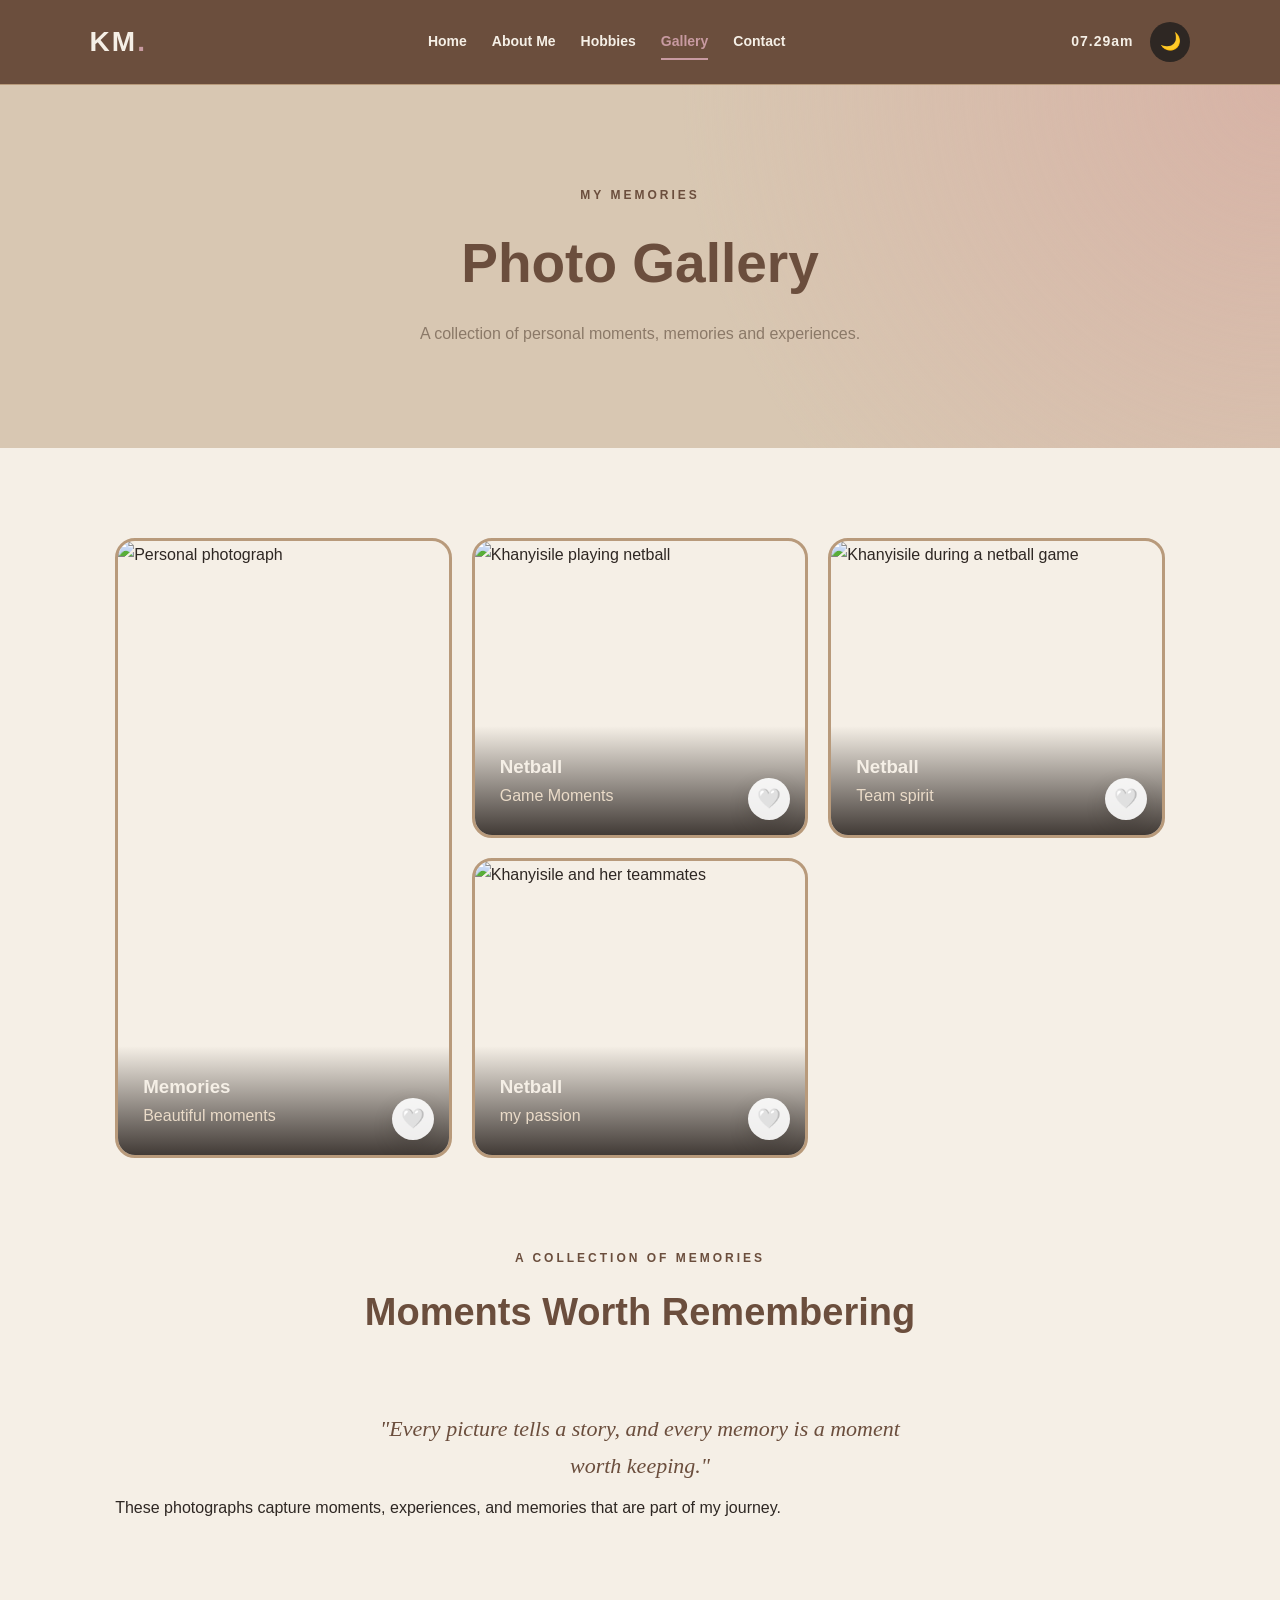
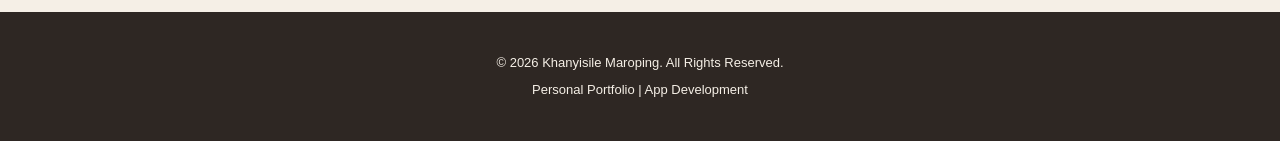
==== gallery.html @ 481febec "Add files via upload" ====
<!DOCTYPE html>
<html lang="en">

<head>

    <meta charset="UTF-8">

    <meta name="viewport"
          content="width=device-width, initial-scale=1.0">

    <title>Khanyisile Maroping | Gallery</title>

    <link rel="stylesheet" href="style.css">

</head>


<body>


<header class="navbar">

    <div class="logo">KM<span>.</span></div>

    <nav>

        <a href="index.html">Home</a>

        <a href="about.html">About Me</a>

        <a href="hobbies.html">Hobbies</a>

        <a href="gallery.html" class="active">Gallery</a>

        <a href="contact.html">Contact</a>

    </nav>

    <div class="nav-tools">
        <div class="nav-clock" aria-label="Current time">
            <span id="clock">00.00pm</span>
        </div>
        <button id="darkModeBtn" class="dark-btn" type="button">🌙</button>
    </div>

</header>


<main>


    <section class="page-header">

        <p class="small-title">MY MEMORIES</p>

        <h1>Photo Gallery</h1>

        <p>
            A collection of personal moments, memories and
            experiences.
        </p>

    </section>


    <section class="gallery">

        <div class="gallery-item">

            <button class="gallery-like" type="button" aria-label="Like photo">
                <span class="heart">🤍</span>
            </button>

            <img src="images/photo1.jpg"
                 alt="Personal photograph">

            <div class="gallery-overlay">
                <h3>Memories</h3>
                <p>Beautiful moments</p>
            </div>

        </div>


        <div class="gallery-item">

            <button class="gallery-like" type="button" aria-label="Like photo">
                <span class="heart">🤍</span>
            </button>

            <img src="images/netball1.jpg"
                 alt="Khanyisile playing netball">

            <div class="gallery-overlay">
                <h3>Netball</h3>
                <p>Game Moments </p>
            </div>

        </div>


        <div class="gallery-item">

            <button class="gallery-like" type="button" aria-label="Like photo">
                <span class="heart">🤍</span>
            </button>

            <img src="images/netball2.jpg"
                 alt="Khanyisile during a netball game">

            <div class="gallery-overlay">
                <h3>Netball</h3>
                <p>Team spirit</p>
            </div>

        </div>


        <div class="gallery-item">

            <button class="gallery-like" type="button" aria-label="Like photo">
                <span class="heart">🤍</span>
            </button>

            <img src="images/netball3.jpg"
                 alt="Khanyisile and her teammates">

            <div class="gallery-overlay">
                <h3>Netball</h3>
                <p>my passion</p>
            </div>

        </div>


    </section>


    <section class="slideshow-section">

        <div class="section-heading">

            <p class="small-title">A COLLECTION OF MEMORIES</p>

            <h2>Moments Worth Remembering</h2>

        </div>

        <div class="gallery-quote">

            <p class="quote">
                "Every picture tells a story, and every memory
                is a moment worth keeping."
            </p>

            <p class="quote-text">
                These photographs capture moments, experiences,
                and memories that are part of my journey.
            </p>

        </div>

    </section>


</main>


<footer>

    <p>© 2026 Khanyisile Maroping. All Rights Reserved.</p>

    <p>Personal Portfolio | App Development</p>

</footer>


<script src="scripts.js"></script>
</body>
</html>
---- style.css ----
/* =========================================
   KHANYISILE MAROPING PORTFOLIO
   MAIN CSS FILE
   VELVET BEIGE + DUSTY ROSE THEME
========================================= */

/* ---------- COLOUR PALETTE ---------- */

:root {

    --velvet-beige: #D8C7B2;

    --dusty-rose: #C89AA1;

    --mocha-brown: #6B4E3D;

    --cream-latte: #EADBC8;

    --soft-olive: #7A8466;

    --cocoa-sand: #B89A7B;

    --warm-taupe: #8B7968;

    --midnight-espresso: #2E2723;

    --blush-nude: #D7B3A6;

    --ivory-glow: #F5EFE6;
}


/* ---------- GENERAL ---------- */

* {
    margin: 0;
    padding: 0;
    box-sizing: border-box;
}

html {
    scroll-behavior: smooth;
}

body {
    font-family: "Segoe UI", Arial, sans-serif;
    background: var(--velvet-beige);
    color: var(--midnight-espresso);
    line-height: 1.7;
    transition: background 0.3s ease, color 0.3s ease;
}

a {
    text-decoration: none;
    color: inherit;
}

img {
    max-width: 100%;
    display: block;
}

button {
    font-family: inherit;
    cursor: pointer;
}


/* ---------- NAVIGATION ---------- */

.navbar {
    width: 100%;
    padding: 18px 7%;
    display: flex;
    align-items: center;
    justify-content: space-between;
    background: var(--mocha-brown);
    border-bottom: 1px solid var(--cocoa-sand);
    position: sticky;
    top: 0;
    z-index: 1000;
}

.logo {
    font-size: 28px;
    font-weight: 800;
    letter-spacing: 2px;
    color: var(--ivory-glow);
}

.logo span {
    color: var(--dusty-rose);
}

nav {
    display: flex;
    gap: 25px;
}

nav a {
    font-size: 14px;
    font-weight: 600;
    color: var(--ivory-glow);
    position: relative;
    transition: 0.3s;
}

nav a:hover,
nav a.active {
    color: var(--dusty-rose);
}

nav a::after {
    content: "";
    position: absolute;
    width: 0;
    height: 2px;
    background: var(--dusty-rose);
    bottom: -6px;
    left: 0;
    transition: 0.3s;
}

nav a:hover::after,
nav a.active::after {
    width: 100%;
}


/* ---------- NAVIGATION TOOLS ---------- */

.nav-tools {
    display: flex;
    align-items: center;
    gap: 12px;
}

.nav-clock {
    min-width: 72px;
    color: var(--ivory-glow);
    font-size: 14px;
    font-weight: 700;
    letter-spacing: 1px;
    text-align: center;
}


/* ---------- DARK MODE BUTTON ---------- */

.dark-btn {
    border: none;
    background: var(--midnight-espresso);
    color: var(--ivory-glow);
    width: 40px;
    height: 40px;
    border-radius: 50%;
    font-size: 17px;
    transition: 0.3s;
}

.dark-btn:hover {
    background: var(--dusty-rose);
    color: var(--midnight-espresso);
}


/* ---------- HERO ---------- */

.hero {
    min-height: 680px;
    padding: 80px 9%;
    display: grid;
    grid-template-columns: 1.1fr 0.9fr;
    align-items: center;
    gap: 60px;
    background:
        radial-gradient(
            circle at top right,
            var(--blush-nude),
            transparent 40%
        ),
        var(--velvet-beige);
}

.small-title {
    color: var(--mocha-brown);
    font-size: 12px;
    font-weight: 800;
    letter-spacing: 3px;
    margin-bottom: 12px;
}

.hero h1 {
    font-size: clamp(42px, 6vw, 76px);
    line-height: 1.1;
    margin-bottom: 25px;
    color: var(--mocha-brown);
}

.hero h1 span {
    color: var(--dusty-rose);
}

.intro {
    max-width: 620px;
    color: var(--warm-taupe);
    font-size: 17px;
    margin-bottom: 30px;
}

.buttons {
    display: flex;
    align-items: center;
    gap: 15px;
    flex-wrap: wrap;
}


/* ---------- BUTTONS ---------- */

.primary-btn,
.secondary-btn {
    display: inline-block;
    padding: 13px 24px;
    border-radius: 30px;
    font-weight: 700;
    transition: 0.3s;
}

.primary-btn {
    background: var(--dusty-rose);
    color: var(--midnight-espresso);
    border: none;
}

.primary-btn:hover {
    background: var(--blush-nude);
    transform: translateY(-3px);
}

.secondary-btn {
    border: 1px solid var(--soft-olive);
    color: var(--soft-olive);
    background: transparent;
}

.secondary-btn:hover {
    background: var(--soft-olive);
    color: var(--ivory-glow);
}


/* ---------- CLOCK ---------- */

.clock-box {
    margin-top: 35px;
    padding: 15px 20px;
    width: 180px;
    background: var(--cream-latte);
    border-radius: 15px;
    box-shadow: 0 10px 30px rgba(46, 39, 35, 0.12);
    border: 1px solid var(--cocoa-sand);
}

.clock-box p {
    font-size: 12px;
    color: var(--warm-taupe);
}

.clock-box h3 {
    color: var(--mocha-brown);
    letter-spacing: 2px;
}


/* ---------- PROFILE IMAGE ---------- */

.profile-container {
    display: flex;
    align-items: center;
    justify-content: center;
    flex-direction: column;
}

.profile-ring {
    width: 330px;
    height: 330px;
    padding: 10px;
    border: 3px solid var(--dusty-rose);
    border-radius: 50%;
    animation: floatImage 4s ease-in-out infinite;
}

.profile-image {
    width: 100%;
    height: 100%;
    object-fit: cover;
    border-radius: 50%;
    border: 8px solid var(--ivory-glow);
}

.profile-badge {
    margin-top: -25px;
    background: var(--cream-latte);
    padding: 12px 22px;
    border-radius: 30px;
    box-shadow: 0 10px 30px rgba(46, 39, 35, 0.15);
    font-size: 13px;
    font-weight: 700;
}

.profile-badge span {
    color: var(--soft-olive);
}


/* ---------- SECTIONS ---------- */

.section {
    padding: 90px 9%;
    background: var(--ivory-glow);
}

.section-heading {
    text-align: center;
    margin-bottom: 45px;
}

.section-heading h2 {
    font-size: 38px;
    color: var(--mocha-brown);
}


/* ---------- CARDS ---------- */

.cards {
    display: grid;
    grid-template-columns: repeat(3, 1fr);
    gap: 25px;
}

.info-card {
    padding: 35px;
    background: var(--cream-latte);
    border: 1px solid var(--cocoa-sand);
    border-radius: 20px;
    transition: 0.3s;
}

.info-card:hover {
    transform: translateY(-8px);
    box-shadow: 0 15px 35px rgba(46, 39, 35, 0.15);
}

.card-icon {
    width: 55px;
    height: 55px;
    border-radius: 15px;
    display: flex;
    align-items: center;
    justify-content: center;
    background: var(--blush-nude);
    font-size: 25px;
    margin-bottom: 20px;
}

.info-card h3 {
    margin-bottom: 8px;
    color: var(--mocha-brown);
}

.info-card p {
    color: var(--warm-taupe);
}


/* ---------- PROFILE SECTION ---------- */

.profile-section {
    padding: 90px 9%;
    display: grid;
    grid-template-columns: 1fr 1fr;
    gap: 50px;
    background: var(--velvet-beige);
}

.profile-section h2 {
    font-size: 40px;
    margin-bottom: 20px;
    color: var(--mocha-brown);
}

.profile-section p {
    color: var(--warm-taupe);
    margin-bottom: 18px;
}

.quote {
    max-width: 650px;
    margin: 60px auto;
    text-align: center;
    position: relative;
    padding: 20px 70px 10px;
}

.quote p:first-of-type {
    font-size: 20px;
    font-style: italic;
    line-height: 1.6;
    margin: 0;
    color: var(--midnight-espresso);
}

.quote-mark {
    position: absolute;
    font-size: 65px;
    font-family: Georgia, serif;
    line-height: 1;
    color: var(--dusty-rose);
}

.quote-mark.opening {
    top: 0;
    left: 45px;
}

.quote-mark.closing {
    bottom: 30px;
    right: 45px;
}

.quote-author {
    font-size: 15px;
    font-style: normal;
    margin-top: 18px !important;
    color: var(--warm-taupe);
}


/* ---------- PAGE HEADER ---------- */

.page-header {
    padding: 100px 9%;
    text-align: center;
    background:
        radial-gradient(
            circle at top right,
            var(--blush-nude),
            transparent 45%
        ),
        var(--velvet-beige);
}

.page-header h1 {
    font-size: 55px;
    margin-bottom: 10px;
    color: var(--mocha-brown);
}

.page-header > p:last-child {
    color: var(--warm-taupe);
    max-width: 650px;
    margin: auto;
}


/* ---------- ABOUT ---------- */

.about-grid {
    padding: 90px 9%;
    display: grid;
    grid-template-columns: 0.8fr 1.2fr;
    gap: 70px;
    align-items: center;
    background: var(--ivory-glow);
}

.about-image img {
    width: 100%;
    height: 480px;
    object-fit: cover;
    border-radius: 25px;
    box-shadow: 20px 20px 0 var(--cocoa-sand);
}

.about-content h2 {
    font-size: 45px;
    margin-bottom: 20px;
    color: var(--mocha-brown);
}

.about-content p {
    color: var(--warm-taupe);
    margin-bottom: 20px;
}


/* SHOW MORE */

.hidden-info {
    display: none;
    margin-top: 20px;
    padding: 20px;
    background: var(--cream-latte);
    border-radius: 15px;
    border: 1px solid var(--cocoa-sand);
}

.hidden-info.show {
    display: block;
}


/* ---------- TABLE ---------- */

.table-container {
    max-width: 850px;
    margin: auto;
    overflow-x: auto;
}

table {
    width: 100%;
    border-collapse: collapse;
    background: var(--cream-latte);
    border-radius: 15px;
    overflow: hidden;
}

th,
td {
    padding: 18px;
    text-align: left;
    border-bottom: 1px solid var(--cocoa-sand);
}

th {
    background: var(--mocha-brown);
    color: var(--ivory-glow);
}

td:first-child {
    font-weight: 700;
    color: var(--soft-olive);
}


/* ---------- GOALS ---------- */

.goal-list {
    max-width: 850px;
    margin: auto;
}

.goal-item {
    display: flex;
    gap: 25px;
    align-items: center;
    background: var(--cream-latte);
    padding: 25px;
    border-radius: 15px;
    margin-bottom: 15px;
    border: 1px solid var(--cocoa-sand);
}

.goal-item span {
    font-size: 25px;
    font-weight: 800;
    color: var(--dusty-rose);
}

.goal-item h3 {
    margin-bottom: 5px;
    color: var(--mocha-brown);
}

.goal-item p {
    color: var(--warm-taupe);
}


/* =========================================
   HOBBIES PAGE
   ========================================= */


/* ---------- MAIN PASSION SECTION ---------- */

.passion-section {
    max-width: 1100px;
    margin: 70px auto;
    padding: 60px;
    display: grid;
    grid-template-columns: 1fr 1fr;
    gap: 70px;
    align-items: center;
}


/* ---------- PASSION TEXT ---------- */

.passion-content {
    max-width: 520px;
}

.passion-content h2 {
    font-size: 4rem;
    margin: 10px 0;
}

.passion-content h3 {
    font-size: 1.2rem;
    font-weight: normal;
    margin-bottom: 25px;
}

.passion-content p {
    line-height: 1.8;
    margin-bottom: 20px;
}


/* ---------- PHOTO AREA ---------- */

.passion-gallery {
    position: relative;
    min-height: 560px;
}


/* ---------- PHOTO BOX ---------- */

.passion-photo {
    overflow: hidden;
    border-radius: 4px;
    box-shadow: 0 15px 35px rgba(0, 0, 0, 0.18);
}

.passion-photo img {
    width: 100%;
    height: 100%;
    object-fit: cover;
    display: block;
    transition: transform 0.5s ease;
}

.passion-photo:hover img {
    transform: scale(1.05);
}


/* ---------- LARGE PHOTO ---------- */

.photo-large {
    position: absolute;
    top: 0;
    right: 0;
    width: 75%;
    height: 390px;
}


/* ---------- SMALL PHOTOS ---------- */

.photo-small {
    position: absolute;
    width: 42%;
    height: 220px;
    bottom: 0;
}

.photo-two {
    left: 0;
}

.photo-three {
    right: 0;
}


/* ---------- DIVIDER ---------- */

.hobby-divider {
    width: 100%;
    padding: 18px 0;
    margin: 30px 0 70px;
    text-align: center;
    letter-spacing: 5px;
    font-size: 0.75rem;
    font-weight: bold;
    border-top: 1px solid currentColor;
    border-bottom: 1px solid currentColor;
}


/* ---------- OTHER HOBBIES ---------- */

.other-hobbies {
    max-width: 1100px;
    margin: 0 auto;
    padding: 40px 30px 80px;
}

.other-hobbies .section-heading {
    text-align: center;
    margin-bottom: 50px;
}


/* ---------- HOBBY LIST ---------- */

.simple-hobbies {
    display: grid;
    grid-template-columns: repeat(3, 1fr);
    gap: 25px;
}


.simple-hobby {
    padding: 30px;
    border: 1px solid rgba(0, 0, 0, 0.15);
    border-radius: 12px;
    transition: transform 0.3s ease,
                box-shadow 0.3s ease;
}


.simple-hobby:hover {
    transform: translateY(-8px);
    box-shadow: 0 15px 30px rgba(0, 0, 0, 0.12);
}


.simple-hobby .hobby-icon {
    font-size: 2.2rem;
    margin-bottom: 15px;
}


.simple-hobby h3 {
    margin-bottom: 10px;
}


.simple-hobby p {
    line-height: 1.7;
}


/* ---------- HOBBY VALUES ---------- */

.hobby-values {
    padding: 90px 30px;
    text-align: center;
}


.hobby-values h2 {
    margin-bottom: 50px;
}


.values-list {
    max-width: 1100px;
    margin: auto;
    display: grid;
    grid-template-columns: repeat(3, 1fr);
    gap: 50px;
    text-align: left;
}


.values-list span {
    font-size: 0.8rem;
    letter-spacing: 3px;
    opacity: 0.7;
}


.values-list h3 {
    font-size: 1.5rem;
    margin: 10px 0;
}


.values-list p {
    line-height: 1.7;
}


/* =========================================
   MOBILE RESPONSIVE DESIGN
   ========================================= */

@media (max-width: 800px) {

    .passion-section {
        grid-template-columns: 1fr;
        padding: 40px 25px;
        gap: 40px;
    }


    .passion-content h2 {
        font-size: 3rem;
    }


    .passion-gallery {
        min-height: 480px;
    }


    .photo-large {
        width: 75%;
        height: 300px;
    }


    .photo-small {
        height: 180px;
    }


    .simple-hobbies {
        grid-template-columns: 1fr;
    }


    .values-list {
        grid-template-columns: 1fr;
        gap: 35px;
    }

}


@media (max-width: 500px) {

    .passion-section {
        padding: 30px 20px;
    }


    .passion-content h2 {
        font-size: 2.5rem;
    }


    .passion-gallery {
        min-height: 400px;
    }


    .photo-large {
        width: 80%;
        height: 250px;
    }


    .photo-small {
        width: 45%;
        height: 150px;
    }

}


/* ---------- GALLERY ---------- */

.gallery {
    padding: 90px 9%;
    display: grid;
    grid-template-columns: repeat(3, 1fr);
    gap: 20px;
    background: var(--ivory-glow);
}

.gallery-item {
    height: 300px;
    position: relative;
    overflow: hidden;
    border-radius: 20px;
    border: 3px solid var(--cocoa-sand);
}

.gallery-item:first-child {
    grid-row: span 2;
    height: 620px;
}

.gallery-item img {
    width: 100%;
    height: 100%;
    object-fit: cover;
    transition: 0.5s;
}

.gallery-item:hover img {
    transform: scale(1.08);
}

.gallery-like {
    position: absolute;
    bottom: 15px;
    right: 15px;
    z-index: 2;
    display: inline-flex;
    align-items: center;
    justify-content: center;
    width: 42px;
    height: 42px;
    padding: 0;
    border: none;
    border-radius: 50%;
    background: rgba(255, 255, 255, 0.9);
    color: var(--midnight-espresso);
    cursor: pointer;
    box-shadow: 0 8px 20px rgba(46, 39, 35, 0.2);
    transition: transform 0.2s ease, background 0.2s ease;
}

.gallery-like:hover {
    transform: scale(1.05);
}

.gallery-like .heart {
    font-size: 1.2rem;
    line-height: 1;
    transition: transform 0.25s ease;
}

.gallery-like.liked {
    background: rgba(255, 255, 255, 0.96);
}

.gallery-like.liked .heart {
    animation: like-pop 0.25s ease;
}

@keyframes like-pop {
    0% {
        transform: scale(1);
    }
    35% {
        transform: scale(1.45);
    }
    100% {
        transform: scale(1);
    }
}

.gallery-overlay {
    position: absolute;
    left: 0;
    right: 0;
    bottom: 0;
    padding: 25px;
    color: var(--ivory-glow);
    background: linear-gradient(
        transparent,
        rgba(46, 39, 35, 0.9)
    );
}

.gallery-overlay p {
    color: var(--cream-latte);
}

.slideshow-section {
    padding: 0 9% 90px;
    background: var(--ivory-glow);
}

.gallery-quote .quote {
    font-family: Georgia, serif;
    font-size: 22px;
    font-style: italic;
    line-height: 1.7;
    color: var(--mocha-brown);
    margin: 0 auto;
    max-width: 700px;
}

.slideshow {
    max-width: 800px;
    height: 500px;
    margin: auto;
    position: relative;
    overflow: hidden;
    border-radius: 25px;
    border: 4px solid var(--cocoa-sand);
}

.slideshow img {
    width: 100%;
    height: 100%;
    object-fit: cover;
}

.slide-btn {
    position: absolute;
    top: 50%;
    transform: translateY(-50%);
    width: 50px;
    height: 50px;
    border-radius: 50%;
    border: none;
    background: var(--cream-latte);
    color: var(--mocha-brown);
    font-size: 20px;
    transition: 0.3s;
}

.slide-btn:hover {
    background: var(--dusty-rose);
}

.slide-btn.left {
    left: 20px;
}

.slide-btn.right {
    right: 20px;
}

.slide-dots {
    text-align: center;
    margin-top: 20px;
}

.dot {
    display: inline-block;
    width: 10px;
    height: 10px;
    background: var(--cocoa-sand);
    border-radius: 50%;
    margin: 5px;
}

.active-dot {
    background: var(--dusty-rose);
}


/* ---------- CONTACT ---------- */

.contact-container {
    padding: 90px 9%;
    display: grid;
    grid-template-columns: 1fr 1fr;
    gap: 60px;
    background: var(--ivory-glow);
}

.contact-info h2 {
    font-size: 45px;
    margin-bottom: 20px;
    color: var(--mocha-brown);
}

.contact-info > p {
    color: var(--warm-taupe);
    margin-bottom: 30px;
}

.contact-detail {
    display: flex;
    gap: 20px;
    align-items: center;
    margin-bottom: 25px;
}

.contact-detail > span {
    width: 50px;
    height: 50px;
    background: var(--blush-nude);
    display: flex;
    justify-content: center;
    align-items: center;
    border-radius: 15px;
}

.contact-detail p {
    color: var(--warm-taupe);
}

.contact-form-box {
    background: var(--cream-latte);
    padding: 40px;
    border-radius: 25px;
    box-shadow: 0 15px 40px rgba(46, 39, 35, 0.12);
    border: 1px solid var(--cocoa-sand);
}

.form-group {
    margin-bottom: 20px;
}

.form-group label {
    display: block;
    font-weight: 700;
    margin-bottom: 7px;
    color: var(--mocha-brown);
}

.form-group input,
.form-group textarea {
    width: 100%;
    padding: 14px;
    border: 1px solid var(--cocoa-sand);
    border-radius: 10px;
    font-family: inherit;
    outline: none;
    transition: 0.3s;
    background: var(--ivory-glow);
    color: var(--midnight-espresso);
}

.form-group input:focus,
.form-group textarea:focus {
    border-color: var(--dusty-rose);
    box-shadow: 0 0 0 3px rgba(200, 154, 161, 0.25);
}

#formMessage {
    margin-top: 15px;
    font-weight: 600;
}


/* ---------- FOOTER ---------- */

footer {
    padding: 35px 9%;
    background: var(--midnight-espresso);
    color: var(--ivory-glow);
    text-align: center;
}

footer p {
    font-size: 13px;
    margin: 5px;
}


/* ---------- ANIMATION ---------- */

@keyframes floatImage {

    0% {
        transform: translateY(0);
    }

    50% {
        transform: translateY(-15px);
    }

    100% {
        transform: translateY(0);
    }

}


/* =========================================
   DARK MODE - ALL PAGES
========================================= */

body.dark-mode {
    background: var(--midnight-espresso);
    color: var(--ivory-glow);
}


/* Navigation */

body.dark-mode .navbar {
    background: #241D19;
}

body.dark-mode .navbar a {
    color: var(--ivory-glow);
}

body.dark-mode .navbar a:hover,
body.dark-mode .navbar a.active {
    color: var(--dusty-rose);
}


/* Main page sections */

body.dark-mode .hero,
body.dark-mode .page-header,
body.dark-mode .about-grid,
body.dark-mode .section,
body.dark-mode .profile-section,
body.dark-mode .hobby-grid,
body.dark-mode .gallery,
body.dark-mode .slideshow-section,
body.dark-mode .contact-container {
    background: var(--midnight-espresso);
}

body.dark-mode .profile-section p,
body.dark-mode .profile-section h2,
body.dark-mode .quote-card p,
body.dark-mode .quote-card strong {
    color: var(--ivory-glow);
}

body.dark-mode .quote-card {
    background: #2D2623;
}

body.dark-mode .quote-mark {
    color: var(--dusty-rose);
}


/* Headings */

body.dark-mode h1,
body.dark-mode h2,
body.dark-mode h3 {
    color: var(--ivory-glow);
}


/* Paragraphs */

body.dark-mode p {
    color: var(--velvet-beige);
}


/* Cards */

body.dark-mode .info-card,
body.dark-mode .hobby-card,
body.dark-mode .goal-item,
body.dark-mode .contact-form-box,
body.dark-mode .clock-box,
body.dark-mode .interest-list,
body.dark-mode .hidden-info {
    background: var(--mocha-brown);
    color: var(--ivory-glow);
    border-color: var(--cocoa-sand);
}


/* Table */

body.dark-mode table {
    background: var(--mocha-brown);
    color: var(--ivory-glow);
}

body.dark-mode th {
    background: #241D19;
    color: var(--ivory-glow);
}

body.dark-mode td {
    color: var(--ivory-glow);
    border-color: var(--cocoa-sand);
}


/* Gallery */

body.dark-mode .gallery {
    background: var(--midnight-espresso);
}

body.dark-mode .gallery-item {
    border-color: var(--cocoa-sand);
}


/* Section Headings */

body.dark-mode .section-heading {
    border-bottom: 1px solid var(--cocoa-sand);
    padding-bottom: 20px;
}


/* Contact form */

body.dark-mode .form-group input,
body.dark-mode .form-group textarea {
    background: #3A302A;
    color: var(--ivory-glow);
    border-color: var(--cocoa-sand);
}


/* Dark mode button */

body.dark-mode .dark-btn {
    background: var(--ivory-glow);
    color: var(--midnight-espresso);
}


/* Footer */

body.dark-mode footer {
    background: #171310;
}


/* ---------- RESPONSIVE ---------- */

@media (max-width: 900px) {

    .navbar {
        flex-wrap: wrap;
        gap: 15px;
    }

    nav {
        order: 3;
        width: 100%;
        justify-content: center;
        flex-wrap: wrap;
        gap: 15px;
    }

    .hero,
    .about-grid,
    .profile-section,
    .contact-container {
        grid-template-columns: 1fr;
    }

    .hero {
        text-align: center;
    }

    .intro {
        margin-left: auto;
        margin-right: auto;
    }

    .buttons {
        justify-content: center;
    }

    .cards,
    .hobby-grid {
        grid-template-columns: 1fr 1fr;
    }

    .gallery {
        grid-template-columns: 1fr 1fr;
    }

    .gallery-item:first-child {
        grid-row: auto;
        height: 300px;
    }

}


@media (max-width: 600px) {

    .navbar {
        padding: 15px 5%;
    }

    .hero,
    .section,
    .about-grid,
    .profile-section,
    .hobby-grid,
    .gallery,
    .contact-container {
        padding-left: 5%;
        padding-right: 5%;
    }

    .profile-ring {
        width: 250px;
        height: 250px;
    }

    .hero h1 {
        font-size: 42px;
    }

    .page-header h1 {
        font-size: 42px;
    }

    .section-heading h2,
    .profile-section h2,
    .about-content h2,
    .contact-info h2 {
        font-size: 32px;
    }

    .cards,
    .hobby-grid,
    .gallery {
        grid-template-columns: 1fr;
    }

    .slideshow {
        height: 350px;
    }

}
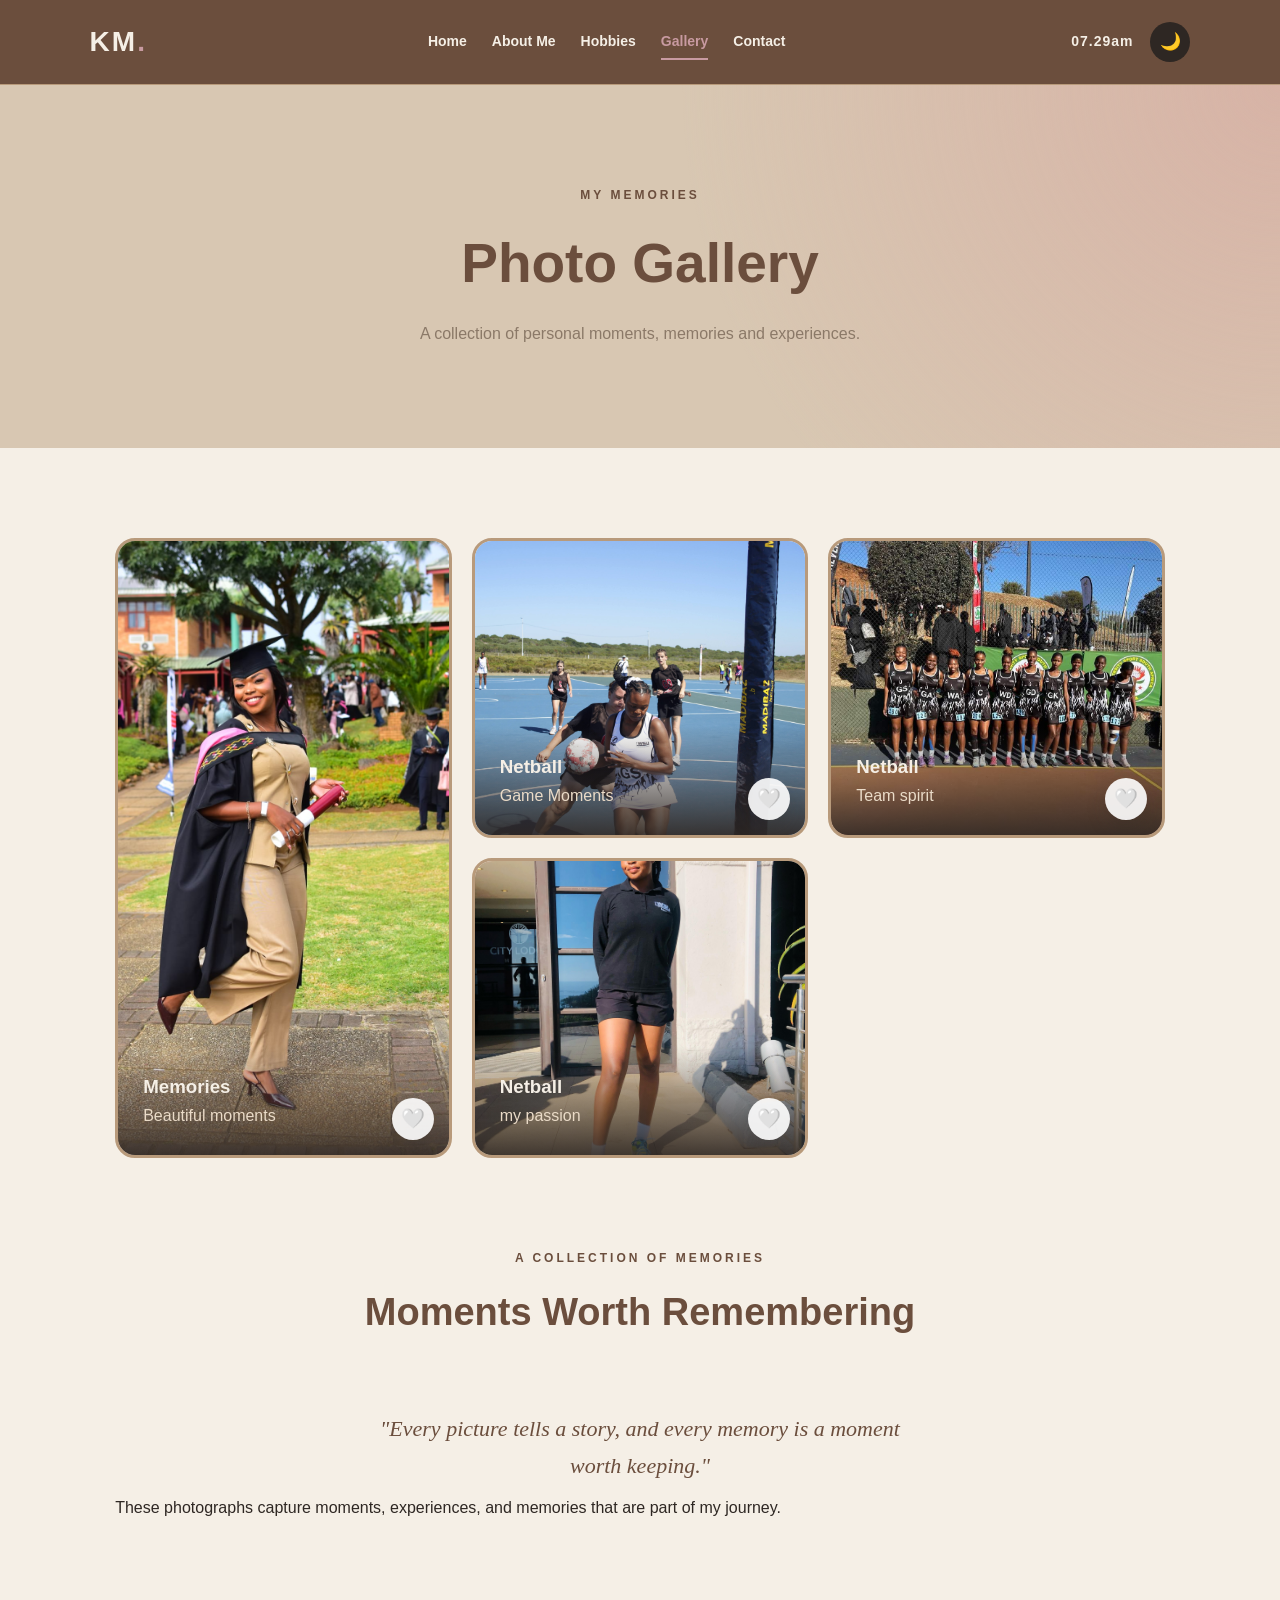
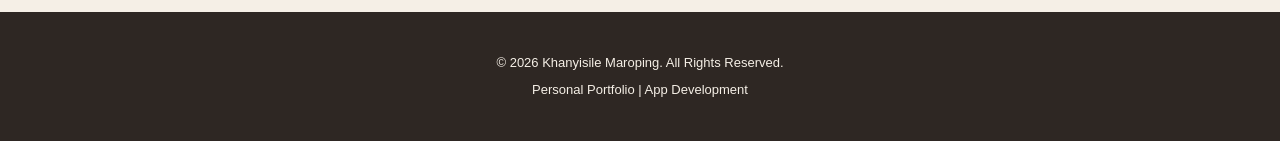
==== commit 31a6d6eb: "Add files via upload" ====
--- a/gallery.html
+++ b/gallery.html
@@ -88,7 +88,7 @@
                 <span class="heart">🤍</span>
             </button>
 
-            <img src="images/netball1.jpg"
+            <img src="images/netball1.JPG"
                  alt="Khanyisile playing netball">
 
             <div class="gallery-overlay">
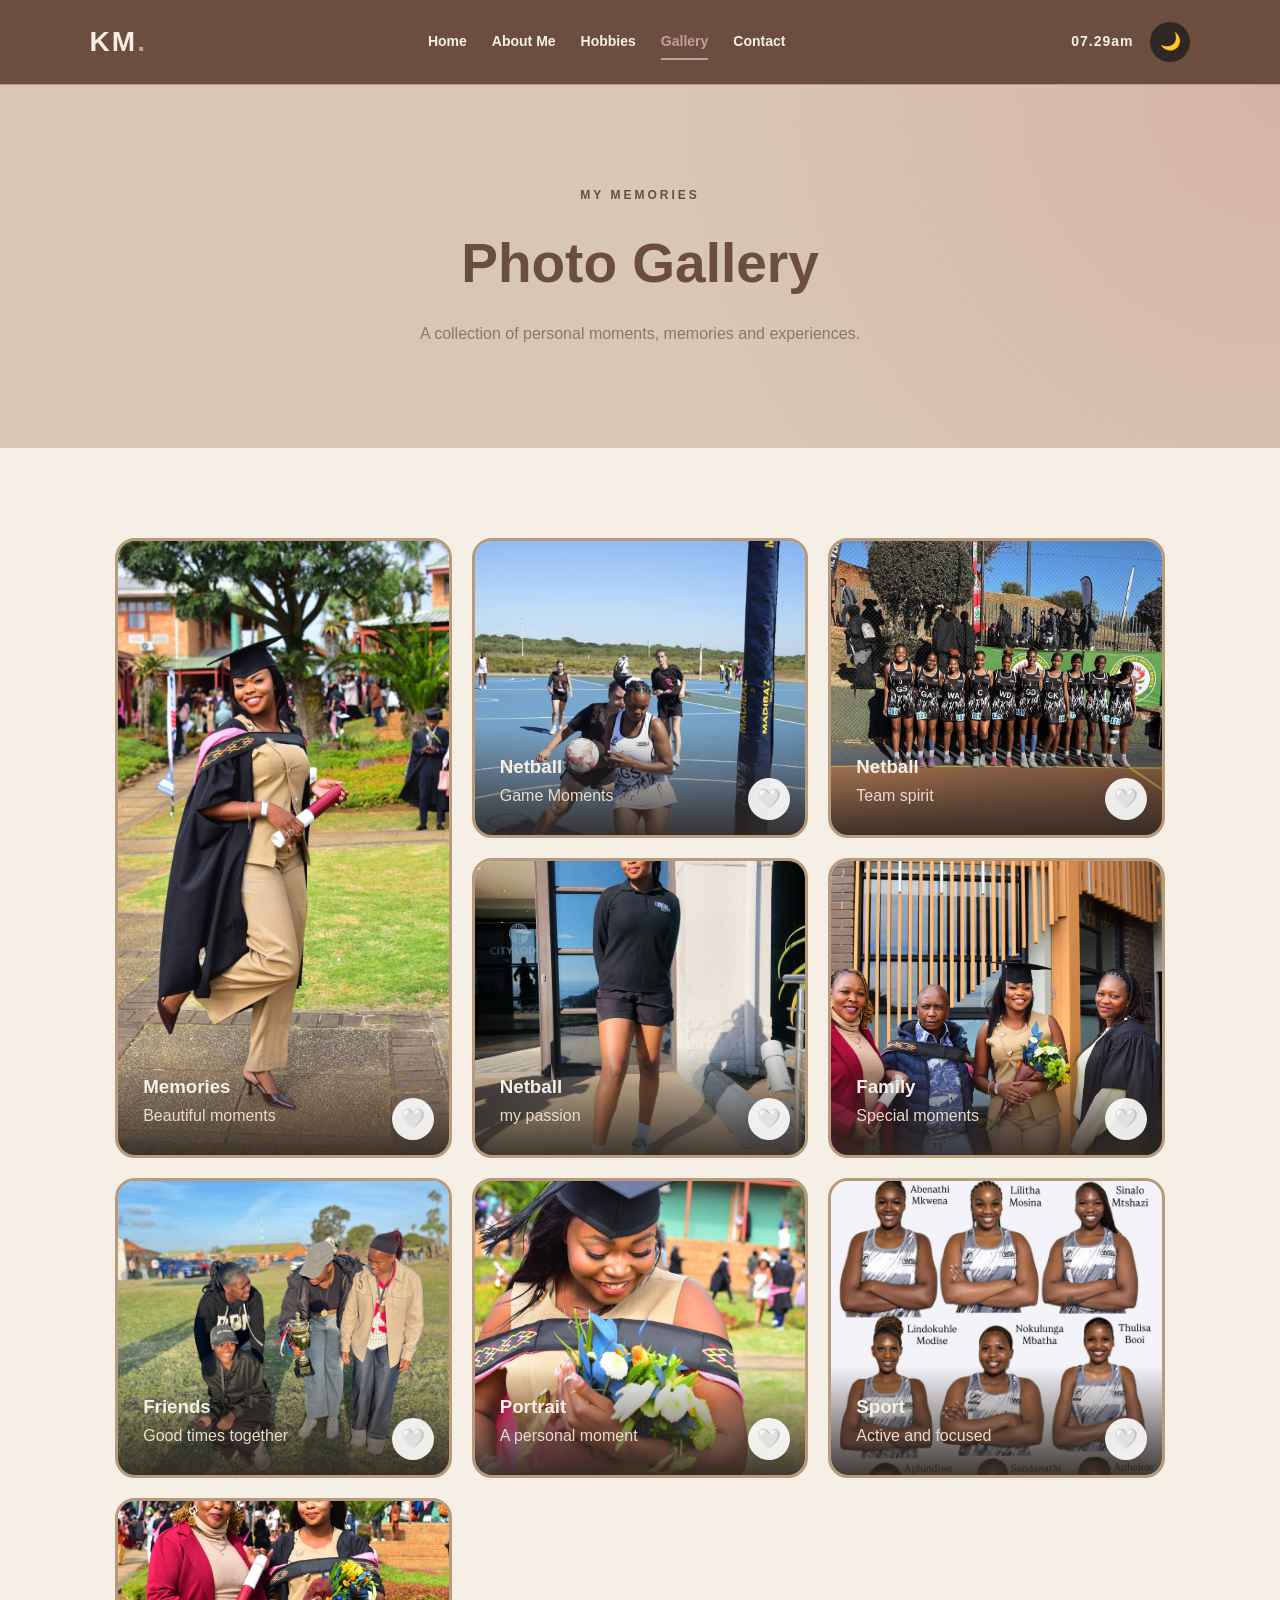
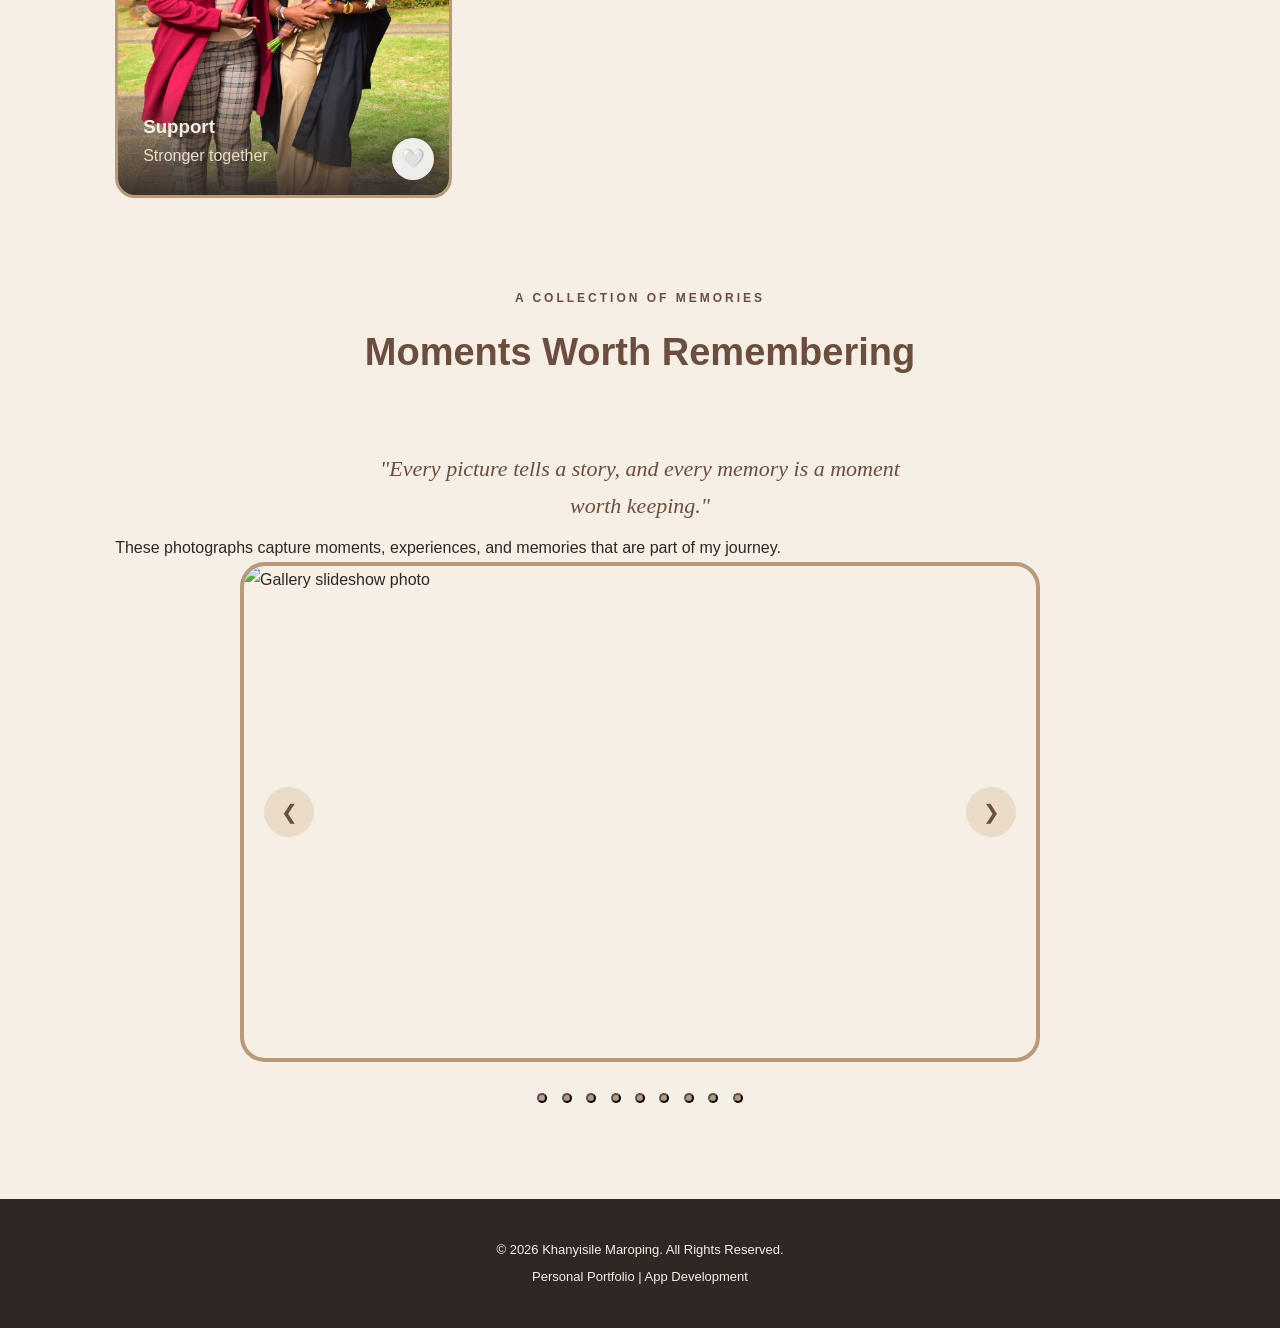
==== commit d6d47e4a: "Add files via upload" ====
--- a/gallery.html
+++ b/gallery.html
@@ -133,6 +133,91 @@
         </div>
 
 
+        <div class="gallery-item">
+
+            <button class="gallery-like" type="button" aria-label="Like photo">
+                <span class="heart">🤍</span>
+            </button>
+
+            <img src="images/family.jpeg"
+                 alt="Khanyisile with family">
+
+            <div class="gallery-overlay">
+                <h3>Family</h3>
+                <p>Special moments</p>
+            </div>
+
+        </div>
+
+
+        <div class="gallery-item">
+
+            <button class="gallery-like" type="button" aria-label="Like photo">
+                <span class="heart">🤍</span>
+            </button>
+
+            <img src="images/friends.jpg"
+                 alt="Khanyisile with friends">
+
+            <div class="gallery-overlay">
+                <h3>Friends</h3>
+                <p>Good times together</p>
+            </div>
+
+        </div>
+
+
+        <div class="gallery-item">
+
+            <button class="gallery-like" type="button" aria-label="Like photo">
+                <span class="heart">🤍</span>
+            </button>
+
+            <img src="images/profile.jpg.jpg"
+                 alt="Khanyisile profile photograph">
+
+            <div class="gallery-overlay">
+                <h3>Portrait</h3>
+                <p>A personal moment</p>
+            </div>
+
+        </div>
+
+
+        <div class="gallery-item">
+
+            <button class="gallery-like" type="button" aria-label="Like photo">
+                <span class="heart">🤍</span>
+            </button>
+
+            <img src="images/sport.jpeg"
+                 alt="Khanyisile enjoying sport">
+
+            <div class="gallery-overlay">
+                <h3>Sport</h3>
+                <p>Active and focused</p>
+            </div>
+
+        </div>
+
+
+        <div class="gallery-item">
+
+            <button class="gallery-like" type="button" aria-label="Like photo">
+                <span class="heart">🤍</span>
+            </button>
+
+            <img src="images/support.jpeg"
+                 alt="Support and team spirit">
+
+            <div class="gallery-overlay">
+                <h3>Support</h3>
+                <p>Stronger together</p>
+            </div>
+
+        </div>
+
+
     </section>
 
 
@@ -160,6 +245,36 @@
 
         </div>
 
+        <div class="slideshow" aria-label="Photo slideshow">
+
+            <img id="slideImage"
+                 src="images/family.jpeg"
+                 alt="Gallery slideshow photo">
+
+            <button class="slide-btn left"
+                    type="button"
+                    aria-label="Previous photo"
+                    onclick="previousSlide()">&#10094;</button>
+
+            <button class="slide-btn right"
+                    type="button"
+                    aria-label="Next photo"
+                    onclick="nextSlide()">&#10095;</button>
+
+        </div>
+
+        <div class="slide-dots" aria-label="Choose slideshow photo">
+            <button class="dot" type="button" data-slide="0" aria-label="Show photo 1"></button>
+            <button class="dot" type="button" data-slide="1" aria-label="Show photo 2"></button>
+            <button class="dot" type="button" data-slide="2" aria-label="Show photo 3"></button>
+            <button class="dot" type="button" data-slide="3" aria-label="Show photo 4"></button>
+            <button class="dot" type="button" data-slide="4" aria-label="Show photo 5"></button>
+            <button class="dot" type="button" data-slide="5" aria-label="Show photo 6"></button>
+            <button class="dot" type="button" data-slide="6" aria-label="Show photo 7"></button>
+            <button class="dot" type="button" data-slide="7" aria-label="Show photo 8"></button>
+            <button class="dot" type="button" data-slide="8" aria-label="Show photo 9"></button>
+        </div>
+
     </section>
 
 
